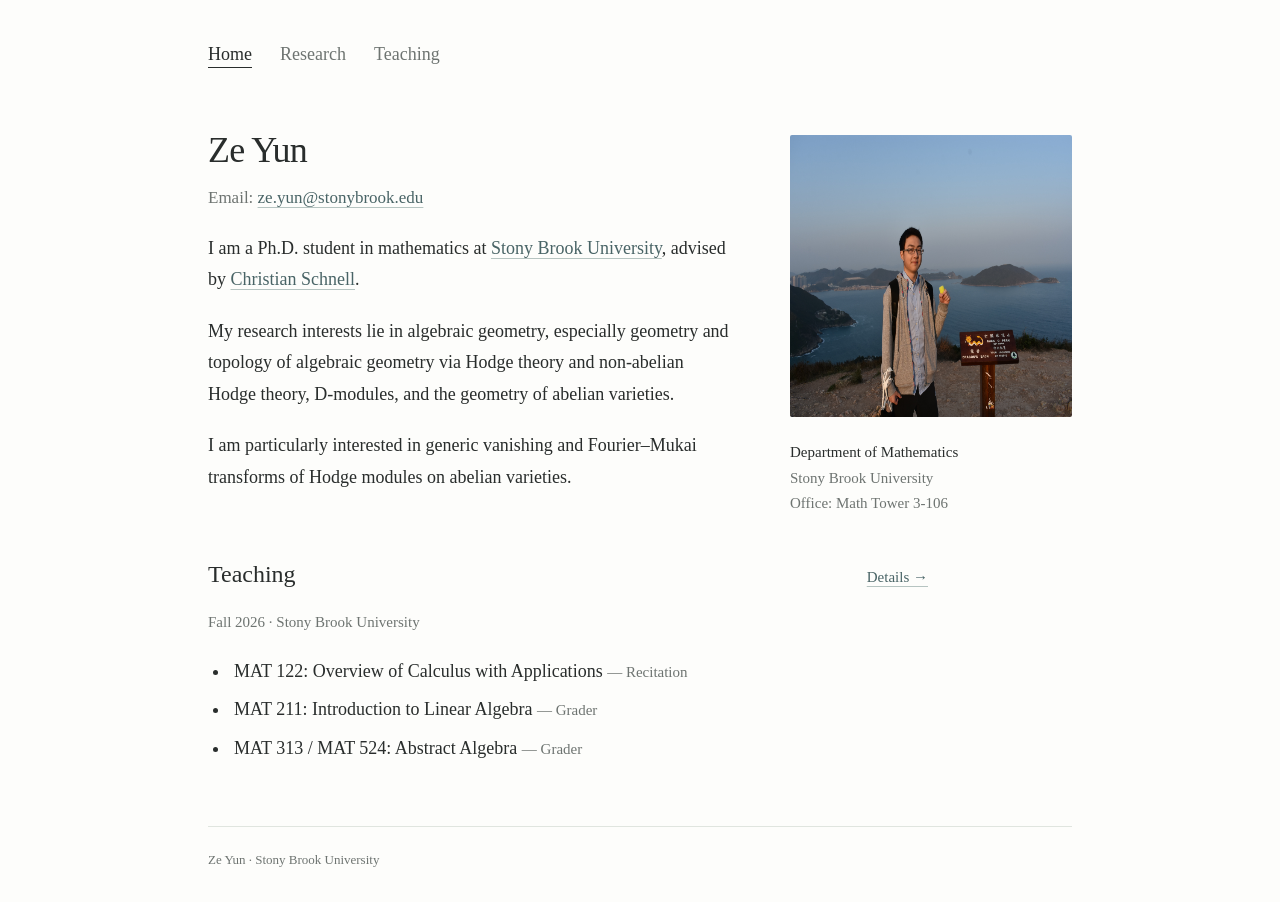
==== docs/index.html @ f334c031 "Update index.html to simplify image and footer Removed image styling and footer contact links." ====
<!doctype html>
<html lang="en">
<head>
  <meta charset="utf-8">
  <meta name="viewport" content="width=device-width,initial-scale=1">
  <meta name="description" content="Ze Yun, a mathematics Ph.D. student at Stony Brook University working in algebraic geometry, Hodge theory, and D-modules.">
  <meta name="theme-color" content="#fdfdfb">
  <title>Ze Yun | Mathematics</title>
  <link rel="icon" href="favicon.svg" type="image/svg+xml">
  <link rel="stylesheet" href="style.css">
</head>
<body>
  <a class="skip" href="#main">Skip to content</a>
  <div class="shell">
    <nav class="nav" aria-label="Main navigation">
      <a href="index.html" aria-current="page">Home</a>
      <a href="research.html">Research</a>
      <a href="teaching.html">Teaching</a>
    </nav>
    <main id="main">
      <div class="intro">
        <div class="bio">
          <h1>Ze Yun</h1>
          <p class="email">Email: <a href="mailto:ze.yun@stonybrook.edu">ze.yun@stonybrook.edu</a></p>
          <p>I am a Ph.D. student in mathematics at <a href="https://www.math.stonybrook.edu/">Stony Brook University</a>, advised by <a href="https://www.math.stonybrook.edu/~cschnell/">Christian Schnell</a>.</p>
          <p>My research interests lie in algebraic geometry, especially geometry and topology of algebraic geometry via Hodge theory and non-abelian Hodge theory, D-modules, and the geometry of abelian varieties.</p>
          <p>I am particularly interested in generic vanishing and Fourier–Mukai transforms of Hodge modules on abelian varieties.</p>
        </div>
        <figure class="figure">
          <img src="IMG_3353.JPG" alt="Ze Yun">
          <!-- <img src="IMG_3353.JPG" width="320" height="250" alt="A fine-line illustration of a torus in muted green."> -->
          <!-- <figcaption>A geometric perspective.</figcaption> -->
          <div class="institution"><strong>Department of Mathematics</strong><br>Stony Brook University<br>Office: Math Tower 3-106</div>
        </figure>
      </div>
      <!-- <section class="home-section" aria-labelledby="recent-research">
        <div class="section-top"><h2 id="recent-research">Recent research</h2><a href="research.html">All papers &rarr;</a></div>
        <div class="paper-teaser">
          <a href="https://arxiv.org/abs/2610.22678">Generic vanishing for Dolbeault cohomology of mixed Hodge modules on abelian varieties</a>
          <p>Preprint, 2026 &nbsp;·&nbsp; <a href="https://arxiv.org/abs/2610.22678">arXiv:2610.22678</a></p>
        </div>
      </section> -->
      <section class="home-section" aria-labelledby="teaching-title">
        <div class="section-top"><h2 id="teaching-title">Teaching</h2><a href="teaching.html">Details &rarr;</a></div>
        <p class="meta">Fall 2026 · Stony Brook University</p>
        <ul class="plain-list">
          <li>MAT 122: Overview of Calculus with Applications <span class="meta">— Recitation</span></li>
          <li>MAT 211: Introduction to Linear Algebra <span class="meta">— Grader</span></li>
          <li>MAT 313 / MAT 524: Abstract Algebra <span class="meta">— Grader</span></li>
        </ul>
      </section>
    </main>
    <footer class="footer"><span>Ze Yun · Stony Brook University</span><span class="footer-contact"></span></footer>
  </div>
</body>
</html>
---- docs/style.css ----
:root{--ink:#292d2c;--muted:#6e7471;--link:#496466;--line:#e0e5df;--paper:#fdfdfb;--soft:#f0f3ee}
*{box-sizing:border-box}
html{scroll-behavior:smooth}
body{margin:0;background:var(--paper);color:var(--ink);font-family:Georgia,'Times New Roman',serif;font-size:18px;line-height:1.75;-webkit-font-smoothing:antialiased}
a{color:var(--link);text-decoration-color:#b6c4c1;text-decoration-thickness:1px;text-underline-offset:4px;transition:color .15s}
a:hover{color:#172e30;text-decoration-color:currentColor}
a:focus-visible,summary:focus-visible{outline:2px solid var(--link);outline-offset:6px;border-radius:1px}
.shell{max-width:920px;margin:auto;padding:0 28px}
.skip{position:absolute;left:20px;top:-70px;background:var(--paper);padding:8px 14px;z-index:5}
.skip:focus{top:12px}
.nav{display:flex;gap:28px;align-items:center;padding-top:38px;margin-bottom:57px;min-height:70px}
.nav a{color:var(--muted);text-decoration:none;line-height:1.7}
.nav a[aria-current=page]{color:var(--ink);text-decoration:underline;text-underline-offset:7px}
.nav a:hover{color:var(--ink)}
.nav .nav-name{margin-left:auto;font-size:15px;font-style:italic;color:#848c87}
h1,h2,h3{font-weight:normal;line-height:1.3}
h1{font-size:36px;letter-spacing:-.8px;margin:0 0 9px}
h2{font-size:24px;margin:0 0 19px}
h3{font-size:20px;margin:0 0 6px}
p{margin:0 0 21px}
.intro{display:grid;grid-template-columns:minmax(0,1fr) 282px;gap:58px;align-items:start}
.email{font-size:17px;color:var(--muted);margin-bottom:31px}
.bio p{margin-bottom:20px}
.figure{margin:8px 0 0}
.figure img{display:block;width:100%;height:auto;aspect-ratio:1/1;border-radius:2px}
.figure figcaption{font-size:13px;color:var(--muted);font-style:italic;text-align:center;margin-top:10px}
.institution{font-size:15px;line-height:1.7;margin-top:23px;color:var(--muted)}
.institution strong{font-weight:normal;color:var(--ink)}
.home-section{margin-top:42px;max-width:720px}
.section-top{display:flex;align-items:baseline;justify-content:space-between;gap:20px}
.section-top>a{font-size:15px;white-space:nowrap}
.paper-teaser{padding-left:19px;border-left:2px solid #c9d3cb}
.paper-teaser p{margin:6px 0 0;color:var(--muted);font-size:16px}
.plain-list{margin:0;padding-left:22px}
.plain-list li{padding-left:4px;margin-bottom:7px}
.meta{font-size:15px;color:var(--muted)}
.page-intro{max-width:740px;margin:23px 0 39px}
.paper-list{list-style:none;counter-reset:paper 3;padding:0;margin:0}
.paper{position:relative;padding:28px 0 28px 34px;border-top:1px solid var(--line);counter-increment:paper -1}
.paper::before{content:counter(paper) ".";position:absolute;left:0;top:31px;color:var(--muted);font-size:16px}
.paper h2{font-size:22px;margin-bottom:9px;line-height:1.5;max-width:750px}
.paper h2 a{color:var(--ink);text-decoration:none}
.paper h2 a:hover{text-decoration:underline;text-decoration-color:#a7b9b5}
.paper .meta{margin:0 0 13px}
.paper-links{display:flex;align-items:center;gap:20px;font-size:16px}
details{margin-top:15px;font-size:16px;max-width:735px}
summary{cursor:pointer;color:var(--link);width:max-content;font-size:16px}
details p{margin:12px 0 0;color:#505954;line-height:1.8}
.research-footer{margin-top:22px;border-top:1px solid var(--line);padding-top:27px;font-size:16px;color:var(--muted)}
.term-label{font-size:14px;color:var(--muted);letter-spacing:.12em;text-transform:uppercase;margin:37px 0 19px}
.course{display:grid;grid-template-columns:145px 1fr;gap:25px;padding:24px 0;border-top:1px solid var(--line)}
.course-code{color:var(--link);font-size:17px}
.course h2{font-size:22px;margin-bottom:5px}
.course p{font-size:16px;color:var(--muted);margin:0}
.teaching-contact{margin-top:39px;max-width:720px}
.teaching-contact p{font-size:17px}
.footer{border-top:1px solid var(--line);margin-top:62px;padding:22px 0 30px;display:flex;justify-content:space-between;align-items:baseline;gap:18px;color:var(--muted);font-size:13px}
.footer a{color:var(--muted);text-decoration:none}
.footer a:hover{text-decoration:underline}
.footer .footer-contact{display:flex;gap:19px}
@media(max-width:720px){.shell{padding:0 24px}.nav{padding-top:26px;margin-bottom:39px;gap:24px}.intro{grid-template-columns:minmax(0,1fr) 215px;gap:30px}h1{font-size:32px}.figure{margin-top:7px}.institution{font-size:13px}.home-section{margin-top:35px}}
@media(max-width:560px){body{font-size:17px;line-height:1.75}.shell{padding:0 23px}.nav{font-size:17px;gap:24px;margin-bottom:39px}.nav .nav-name{display:none}.intro{display:flex;flex-direction:column;gap:12px}.bio{width:100%}.figure{width:100%;display:grid;grid-template-columns:125px 1fr;gap:20px;align-items:center;margin:2px 0 4px}.figure img{width:125px}.figure figcaption{display:none}.institution{margin:0;font-size:14px}.home-section{margin-top:36px}h1{font-size:33px}h2{font-size:23px}.email{margin-bottom:25px}.section-top{gap:12px}.section-top>a{font-size:14px}.paper h2{font-size:21px}.paper{padding-left:25px}.course{grid-template-columns:1fr;gap:4px;padding:22px 0}.course h2{font-size:21px}.course-code{font-size:15px}.footer{display:block;margin-top:45px;padding-top:20px}.footer-contact{margin-top:5px}.page-intro{margin-bottom:30px}.research-footer{font-size:15px}}
@media(prefers-reduced-motion:reduce){html{scroll-behavior:auto}a{transition:none}}
@media print{.nav,.skip{display:none}.shell{max-width:none;padding:0}.footer{margin-top:30px}.paper,.course{break-inside:avoid}body{color:#000;background:#fff;font-size:12pt}a{color:inherit}.figure{max-width:220px}}
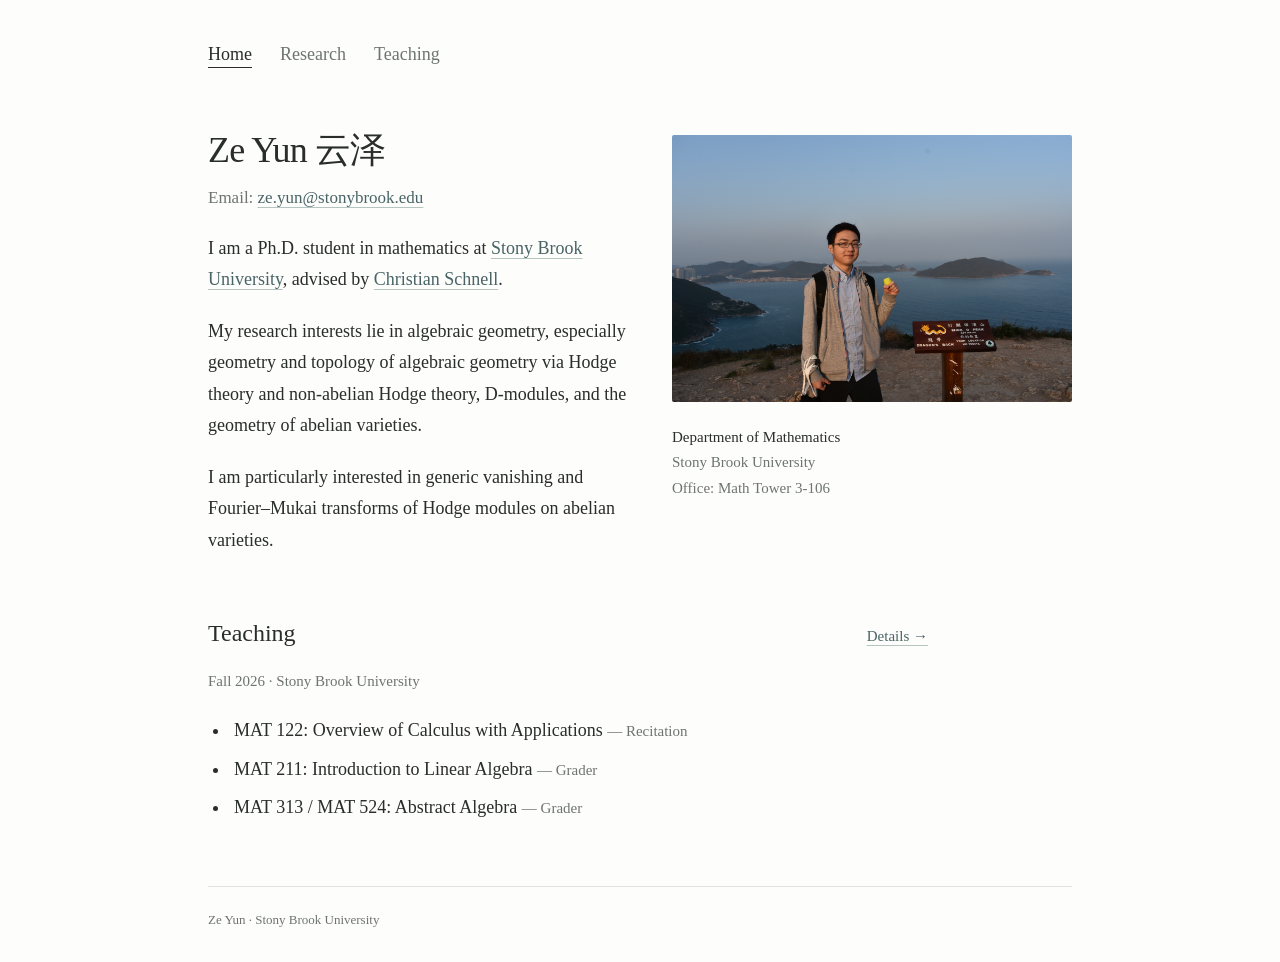
==== commit 84266424: "Update name to include Chinese characters" ====
--- a/docs/index.html
+++ b/docs/index.html
@@ -20,7 +20,7 @@
     <main id="main">
       <div class="intro">
         <div class="bio">
-          <h1>Ze Yun</h1>
+          <h1>Ze Yun 云泽</h1>
           <p class="email">Email: <a href="mailto:ze.yun@stonybrook.edu">ze.yun@stonybrook.edu</a></p>
           <p>I am a Ph.D. student in mathematics at <a href="https://www.math.stonybrook.edu/">Stony Brook University</a>, advised by <a href="https://www.math.stonybrook.edu/~cschnell/">Christian Schnell</a>.</p>
           <p>My research interests lie in algebraic geometry, especially geometry and topology of algebraic geometry via Hodge theory and non-abelian Hodge theory, D-modules, and the geometry of abelian varieties.</p>
--- a/docs/style.css
+++ b/docs/style.css
@@ -62,3 +62,18 @@
 @media(max-width:560px){body{font-size:17px;line-height:1.75}.shell{padding:0 23px}.nav{font-size:17px;gap:24px;margin-bottom:39px}.nav .nav-name{display:none}.intro{display:flex;flex-direction:column;gap:12px}.bio{width:100%}.figure{width:100%;display:grid;grid-template-columns:125px 1fr;gap:20px;align-items:center;margin:2px 0 4px}.figure img{width:125px}.figure figcaption{display:none}.institution{margin:0;font-size:14px}.home-section{margin-top:36px}h1{font-size:33px}h2{font-size:23px}.email{margin-bottom:25px}.section-top{gap:12px}.section-top>a{font-size:14px}.paper h2{font-size:21px}.paper{padding-left:25px}.course{grid-template-columns:1fr;gap:4px;padding:22px 0}.course h2{font-size:21px}.course-code{font-size:15px}.footer{display:block;margin-top:45px;padding-top:20px}.footer-contact{margin-top:5px}.page-intro{margin-bottom:30px}.research-footer{font-size:15px}}
 @media(prefers-reduced-motion:reduce){html{scroll-behavior:auto}a{transition:none}}
 @media print{.nav,.skip{display:none}.shell{max-width:none;padding:0}.footer{margin-top:30px}.paper,.course{break-inside:avoid}body{color:#000;background:#fff;font-size:12pt}a{color:inherit}.figure{max-width:220px}}
+.figure img {
+  height: auto;
+  aspect-ratio: auto;
+}
+
+@media (min-width: 721px) {
+  .intro {
+    grid-template-columns: minmax(0, 1fr) 400px;
+    gap: 35px;
+  }
+
+  .figure img {
+    width: 100%;
+  }
+}
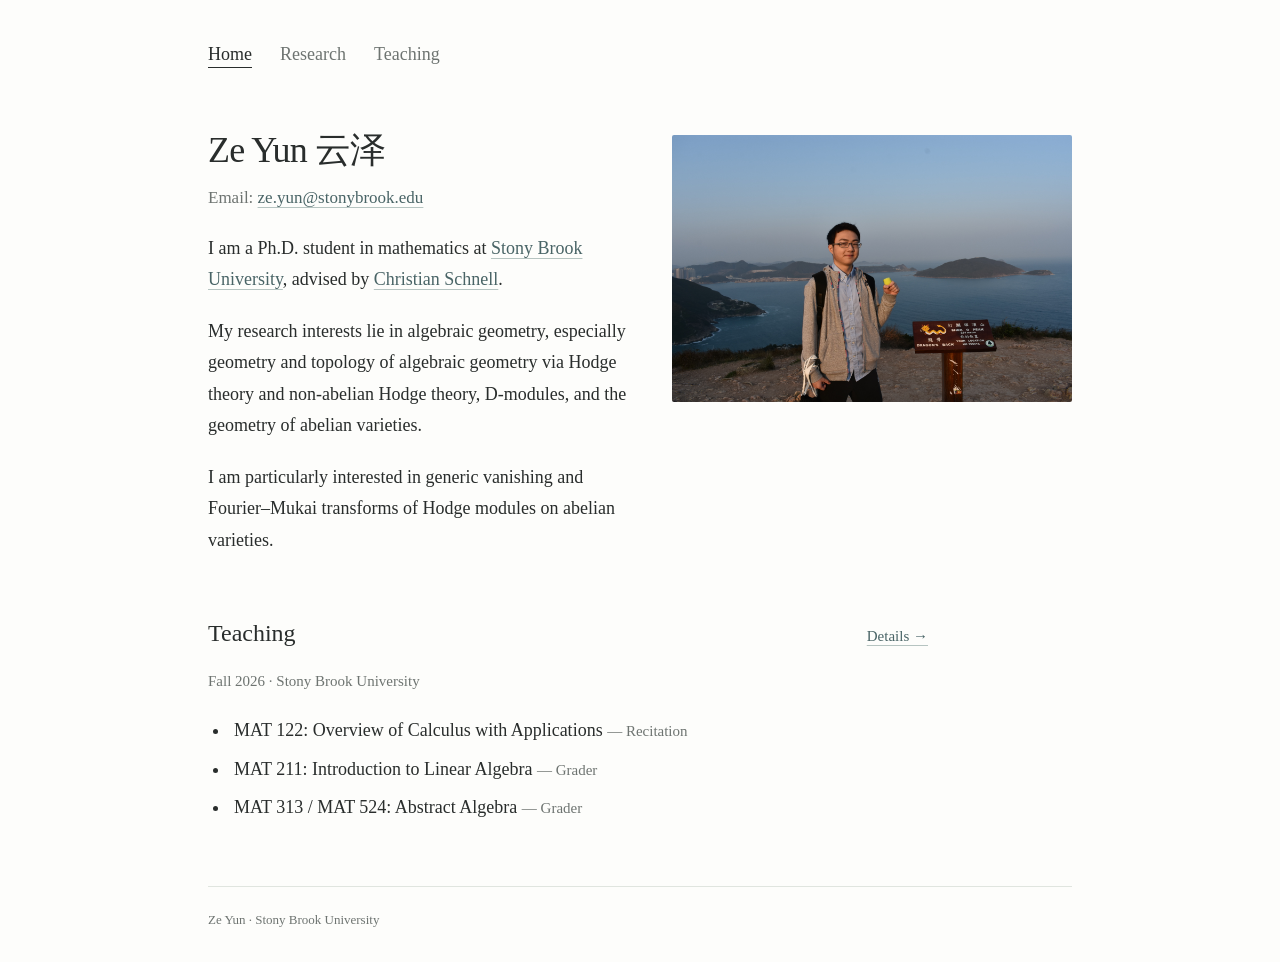
==== commit 0a767bc5: "Comment out institution details in index.html" ====
--- a/docs/index.html
+++ b/docs/index.html
@@ -30,7 +30,7 @@
           <img src="IMG_3353.JPG" alt="Ze Yun">
           <!-- <img src="IMG_3353.JPG" width="320" height="250" alt="A fine-line illustration of a torus in muted green."> -->
           <!-- <figcaption>A geometric perspective.</figcaption> -->
-          <div class="institution"><strong>Department of Mathematics</strong><br>Stony Brook University<br>Office: Math Tower 3-106</div>
+          <!-- <div class="institution"><strong>Department of Mathematics</strong><br>Stony Brook University<br>Office: Math Tower 3-106</div> -->
         </figure>
       </div>
       <!-- <section class="home-section" aria-labelledby="recent-research">
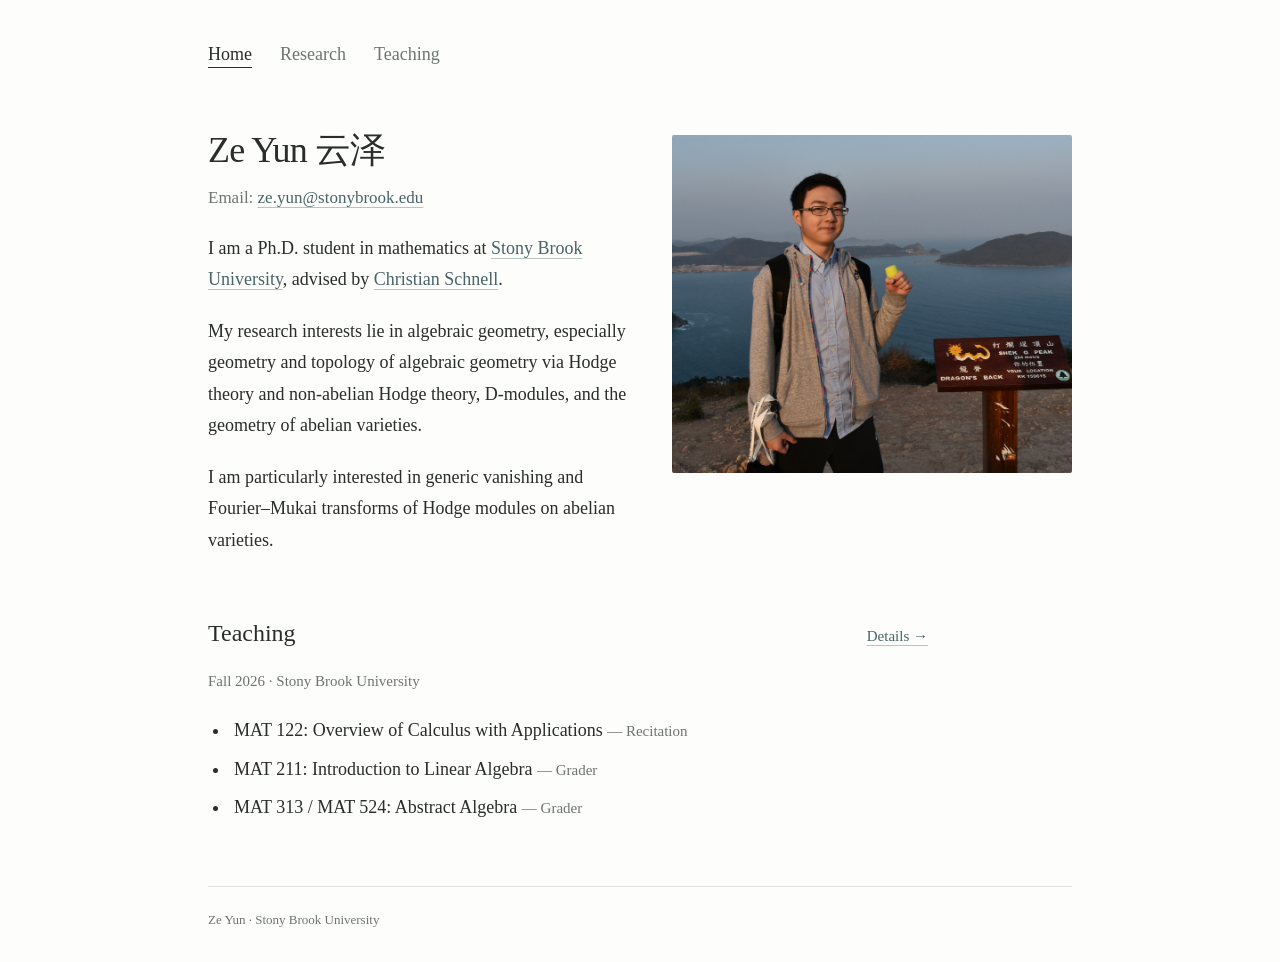
==== commit 1c463d1b: "Update image source in index.html" ====
--- a/docs/index.html
+++ b/docs/index.html
@@ -27,7 +27,7 @@
           <p>I am particularly interested in generic vanishing and Fourier–Mukai transforms of Hodge modules on abelian varieties.</p>
         </div>
         <figure class="figure">
-          <img src="IMG_3353.JPG" alt="Ze Yun">
+          <img src="photo.jpg" alt="Ze Yun">
           <!-- <img src="IMG_3353.JPG" width="320" height="250" alt="A fine-line illustration of a torus in muted green."> -->
           <!-- <figcaption>A geometric perspective.</figcaption> -->
           <!-- <div class="institution"><strong>Department of Mathematics</strong><br>Stony Brook University<br>Office: Math Tower 3-106</div> -->
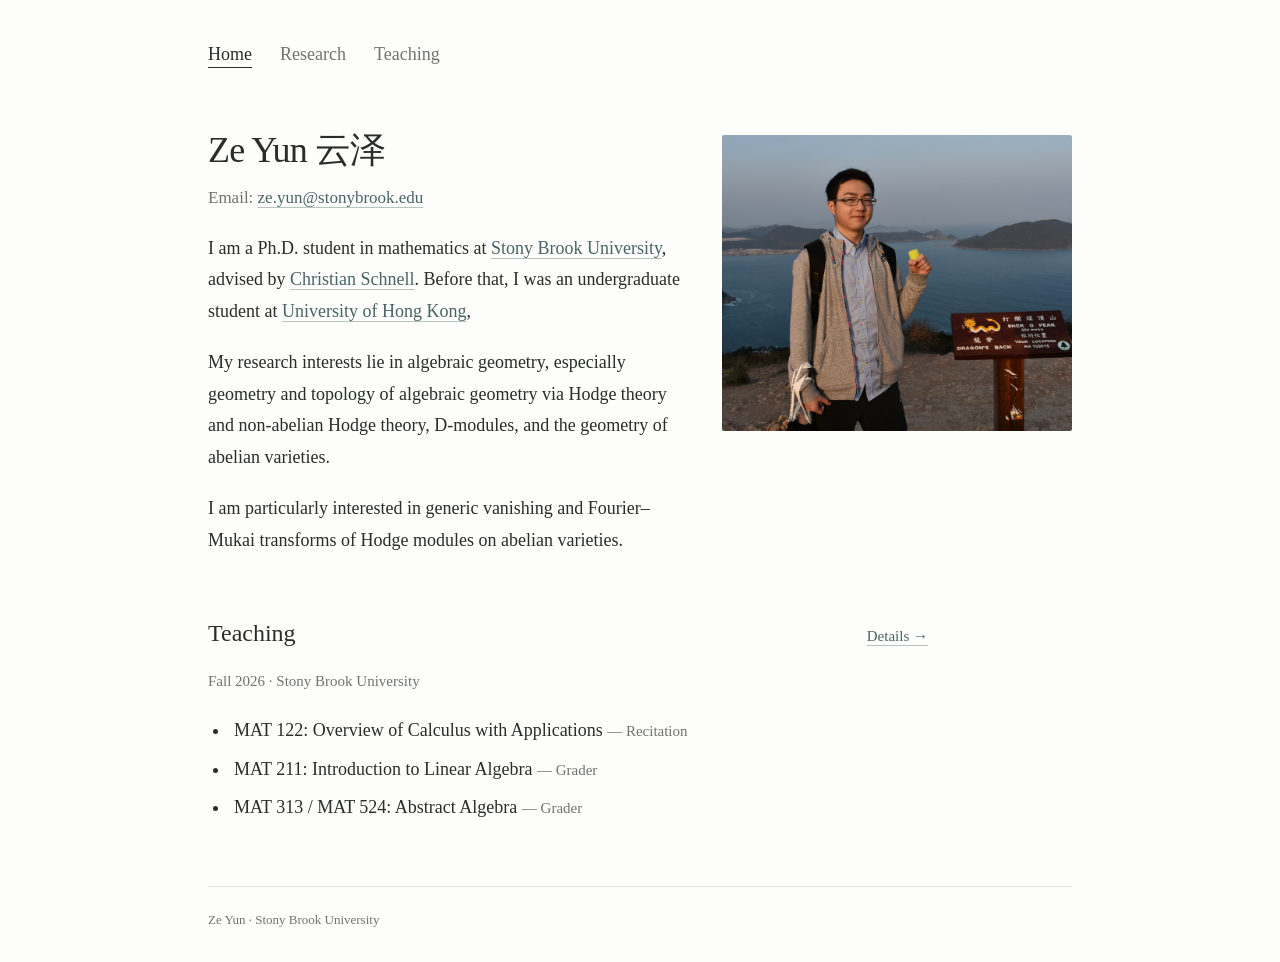
==== commit 4920ebcb: "Update bio with previous education details Added previous education information to bio section." ====
--- a/docs/index.html
+++ b/docs/index.html
@@ -22,7 +22,7 @@
         <div class="bio">
           <h1>Ze Yun 云泽</h1>
           <p class="email">Email: <a href="mailto:ze.yun@stonybrook.edu">ze.yun@stonybrook.edu</a></p>
-          <p>I am a Ph.D. student in mathematics at <a href="https://www.math.stonybrook.edu/">Stony Brook University</a>, advised by <a href="https://www.math.stonybrook.edu/~cschnell/">Christian Schnell</a>.</p>
+          <p>I am a Ph.D. student in mathematics at <a href="https://www.math.stonybrook.edu/">Stony Brook University</a>, advised by <a href="https://www.math.stonybrook.edu/~cschnell/">Christian Schnell</a>. Before that, I was an undergraduate student at  <a href="https://hkumath.hku.hk/web/index.php/">University of Hong Kong</a>, </p>
           <p>My research interests lie in algebraic geometry, especially geometry and topology of algebraic geometry via Hodge theory and non-abelian Hodge theory, D-modules, and the geometry of abelian varieties.</p>
           <p>I am particularly interested in generic vanishing and Fourier–Mukai transforms of Hodge modules on abelian varieties.</p>
         </div>
--- a/docs/style.css
+++ b/docs/style.css
@@ -69,7 +69,7 @@
 
 @media (min-width: 721px) {
   .intro {
-    grid-template-columns: minmax(0, 1fr) 400px;
+    grid-template-columns: minmax(0, 1fr) 350px;
     gap: 35px;
   }
 
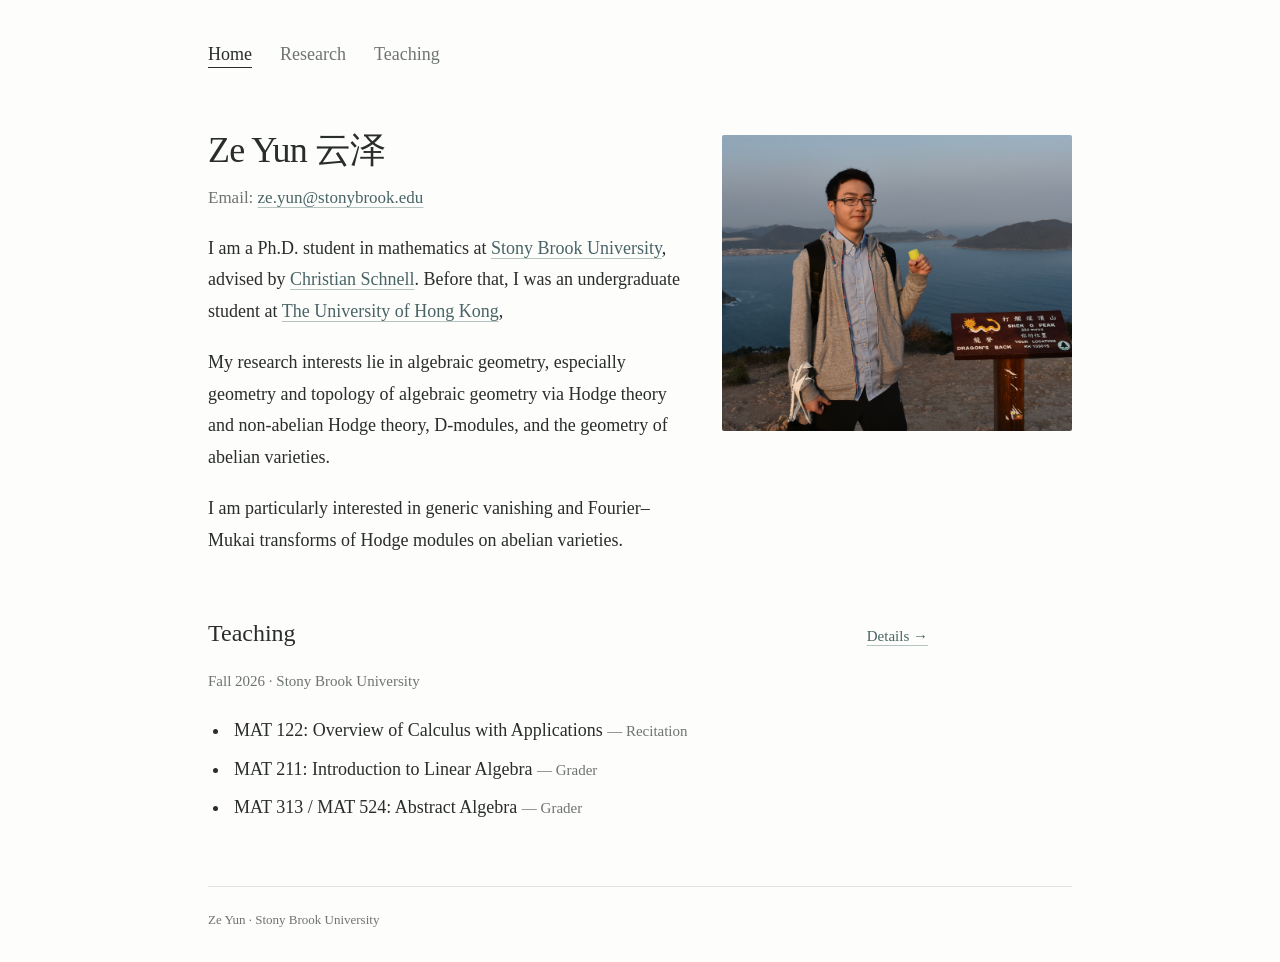
==== commit b719fd3c: "Update bio with correct university name" ====
--- a/docs/index.html
+++ b/docs/index.html
@@ -22,7 +22,8 @@
         <div class="bio">
           <h1>Ze Yun 云泽</h1>
           <p class="email">Email: <a href="mailto:ze.yun@stonybrook.edu">ze.yun@stonybrook.edu</a></p>
-          <p>I am a Ph.D. student in mathematics at <a href="https://www.math.stonybrook.edu/">Stony Brook University</a>, advised by <a href="https://www.math.stonybrook.edu/~cschnell/">Christian Schnell</a>. Before that, I was an undergraduate student at  <a href="https://hkumath.hku.hk/web/index.php/">University of Hong Kong</a>, </p>
+          <p>I am a Ph.D. student in mathematics at <a href="https://www.math.stonybrook.edu/">Stony Brook University</a>, advised by <a href="https://www.math.stonybrook.edu/~cschnell/">Christian Schnell</a>. 
+            Before that, I was an undergraduate student at <a href="https://hkumath.hku.hk/web/index.php/">The University of Hong Kong</a>, </p>
           <p>My research interests lie in algebraic geometry, especially geometry and topology of algebraic geometry via Hodge theory and non-abelian Hodge theory, D-modules, and the geometry of abelian varieties.</p>
           <p>I am particularly interested in generic vanishing and Fourier–Mukai transforms of Hodge modules on abelian varieties.</p>
         </div>
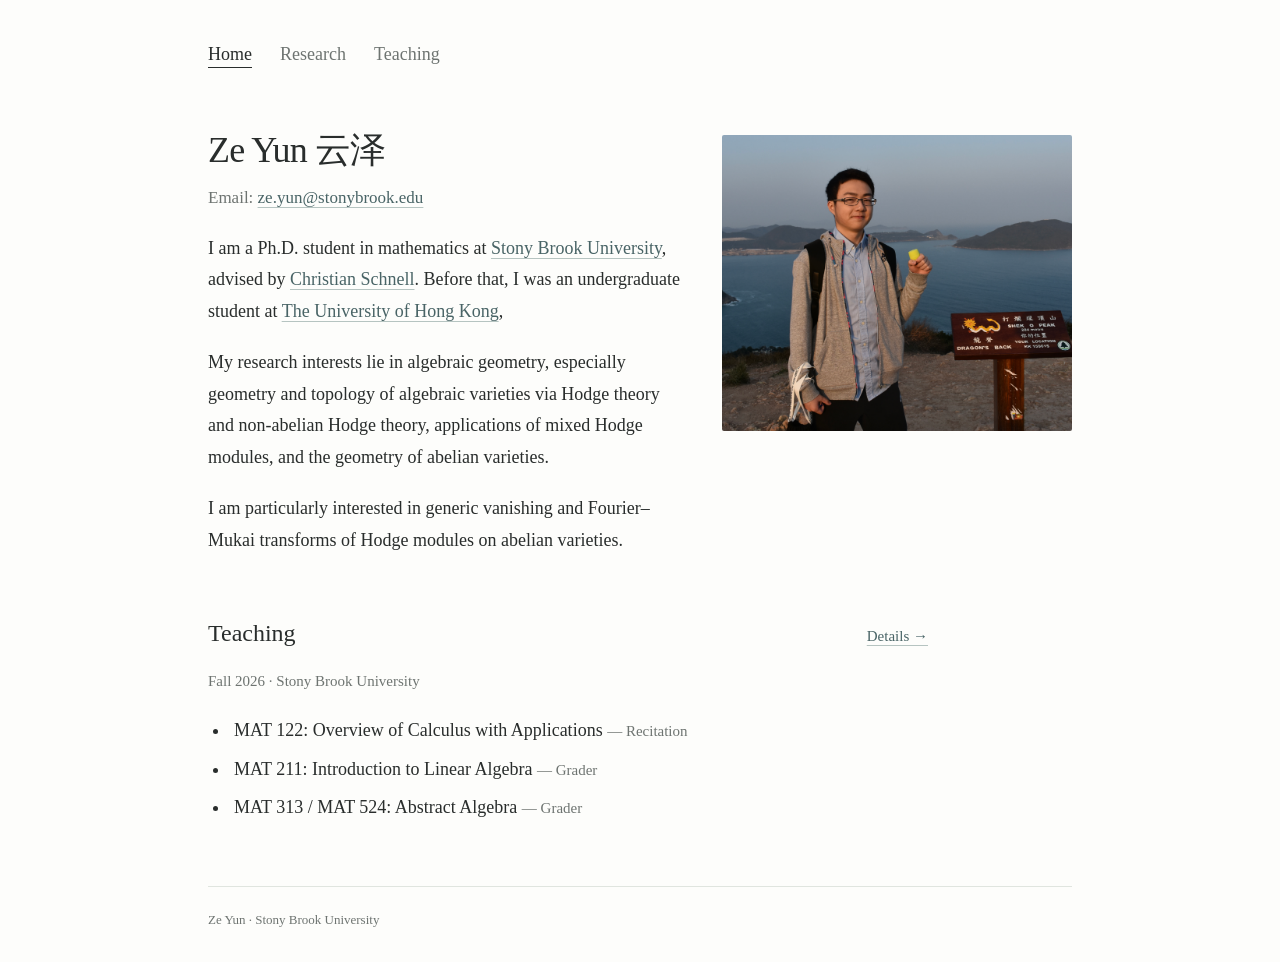
==== commit cce27d78: "Refine research interests description in index.html Updated research interests to include applicatio" ====
--- a/docs/index.html
+++ b/docs/index.html
@@ -24,7 +24,7 @@
           <p class="email">Email: <a href="mailto:ze.yun@stonybrook.edu">ze.yun@stonybrook.edu</a></p>
           <p>I am a Ph.D. student in mathematics at <a href="https://www.math.stonybrook.edu/">Stony Brook University</a>, advised by <a href="https://www.math.stonybrook.edu/~cschnell/">Christian Schnell</a>. 
             Before that, I was an undergraduate student at <a href="https://hkumath.hku.hk/web/index.php/">The University of Hong Kong</a>, </p>
-          <p>My research interests lie in algebraic geometry, especially geometry and topology of algebraic geometry via Hodge theory and non-abelian Hodge theory, D-modules, and the geometry of abelian varieties.</p>
+          <p>My research interests lie in algebraic geometry, especially geometry and topology of algebraic varieties via Hodge theory and non-abelian Hodge theory, applications of mixed Hodge modules, and the geometry of abelian varieties.</p>
           <p>I am particularly interested in generic vanishing and Fourier–Mukai transforms of Hodge modules on abelian varieties.</p>
         </div>
         <figure class="figure">
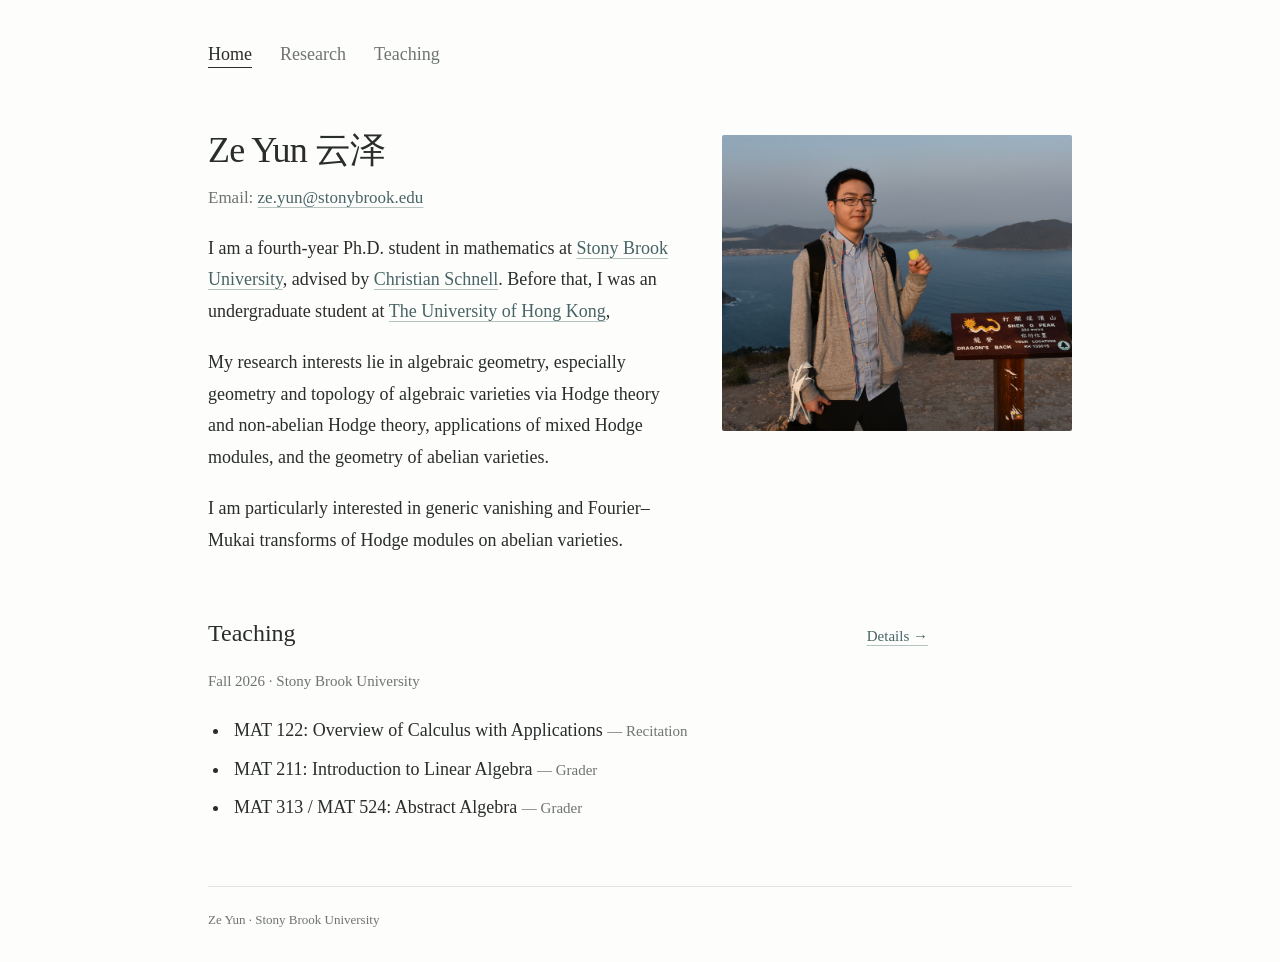
==== commit ed1359cf: "Update bio to reflect current Ph.D. year" ====
--- a/docs/index.html
+++ b/docs/index.html
@@ -22,7 +22,7 @@
         <div class="bio">
           <h1>Ze Yun 云泽</h1>
           <p class="email">Email: <a href="mailto:ze.yun@stonybrook.edu">ze.yun@stonybrook.edu</a></p>
-          <p>I am a Ph.D. student in mathematics at <a href="https://www.math.stonybrook.edu/">Stony Brook University</a>, advised by <a href="https://www.math.stonybrook.edu/~cschnell/">Christian Schnell</a>. 
+          <p>I am a fourth-year Ph.D. student in mathematics at <a href="https://www.math.stonybrook.edu/">Stony Brook University</a>, advised by <a href="https://www.math.stonybrook.edu/~cschnell/">Christian Schnell</a>. 
             Before that, I was an undergraduate student at <a href="https://hkumath.hku.hk/web/index.php/">The University of Hong Kong</a>, </p>
           <p>My research interests lie in algebraic geometry, especially geometry and topology of algebraic varieties via Hodge theory and non-abelian Hodge theory, applications of mixed Hodge modules, and the geometry of abelian varieties.</p>
           <p>I am particularly interested in generic vanishing and Fourier–Mukai transforms of Hodge modules on abelian varieties.</p>
